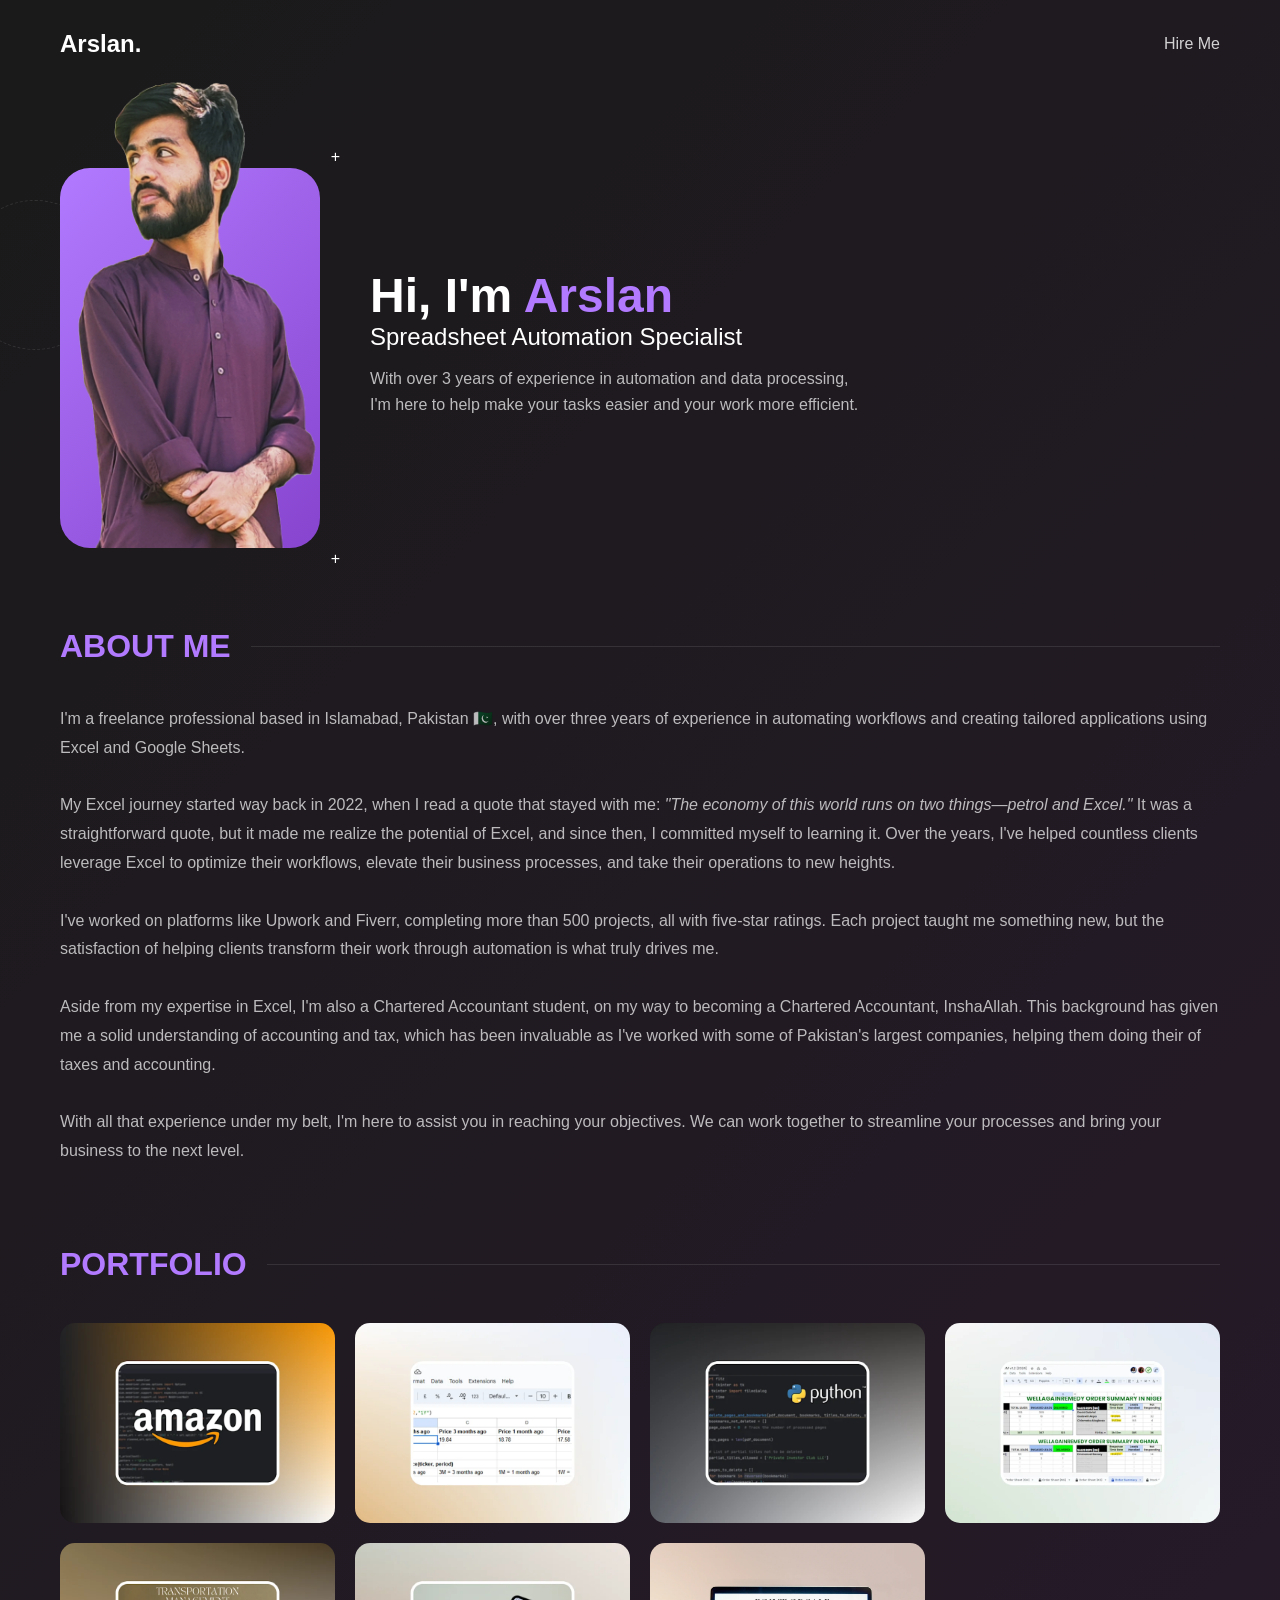
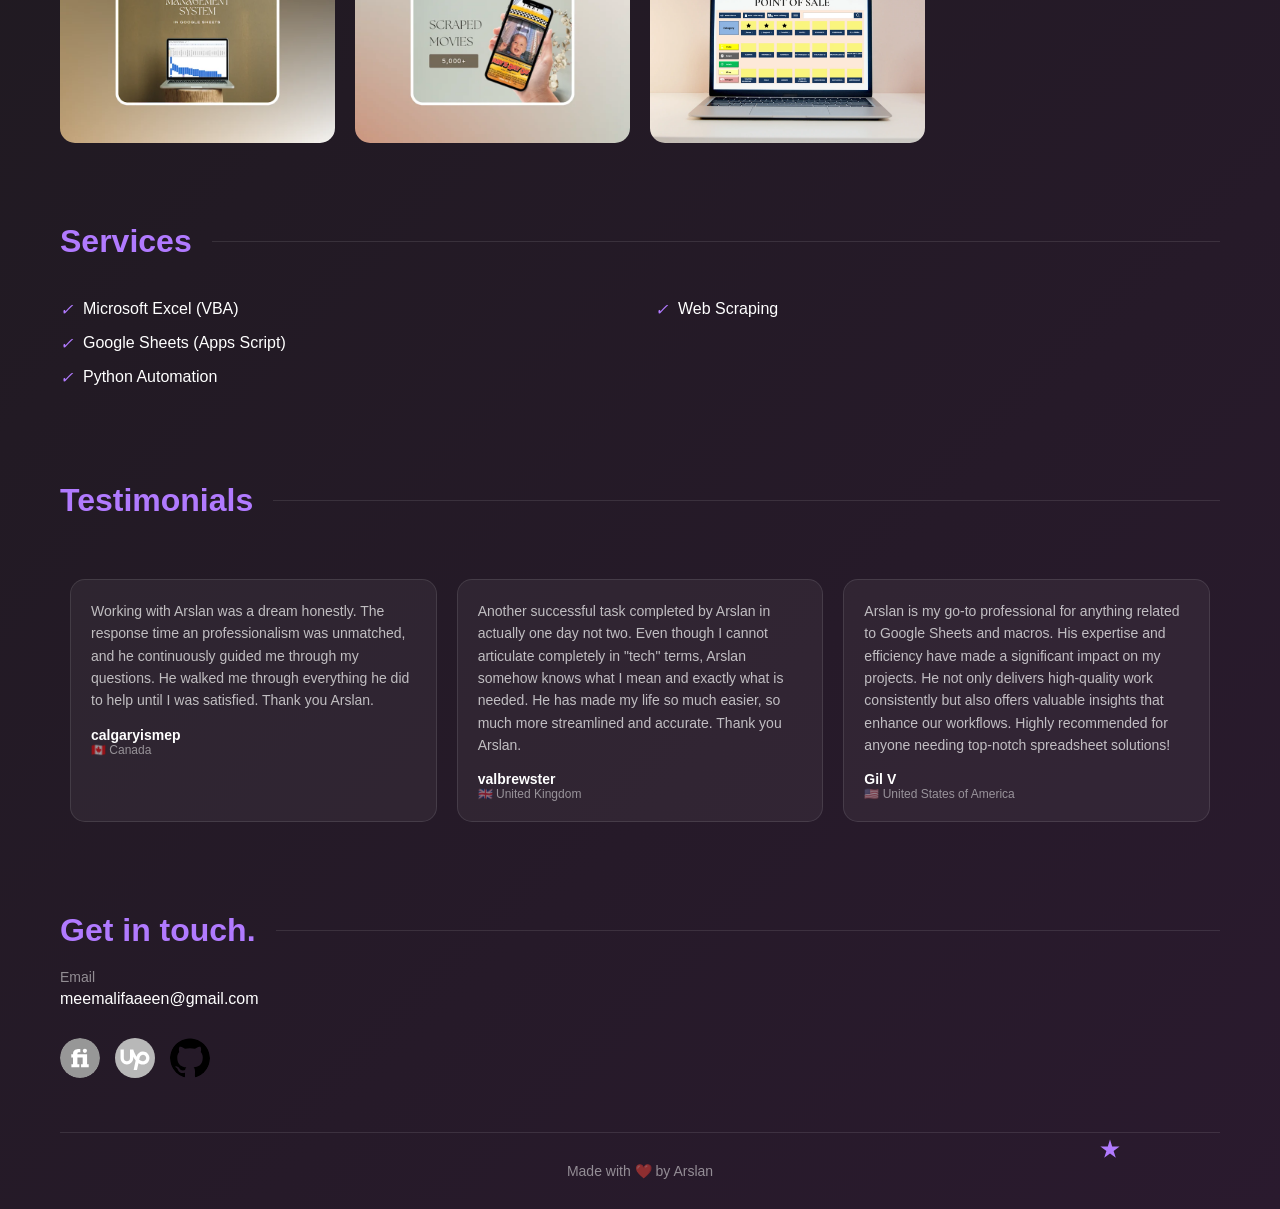
==== index.html @ 0cc7390c "added more portfolio items. fixed x axis over flow problem" ====
<!DOCTYPE html>
<html lang="en">
<head>
    <meta charset="UTF-8">
    <meta name="viewport" content="width=device-width, initial-scale=1.0">
    <link rel="stylesheet" type="text/css" href="styles.css">
    <title>Arslan.</title>
</head>
<body>
    <div class="container">
        <nav>
            <div class="logo">Arslan.</div>
            <div class="nav-links">
                <a href="mailto:meemalifaaeen@gmail.com" onclick="window.open(this.href, '_blank'); return false;">Hire Me</a>

            </div>
        </nav>

        <div class="dots-decoration dots-1"></div>
        <div class="star-decoration star-1"></div>
        <div class="star-decoration star-2"></div>

        <section id="home" class="hero fade-in">
        	<div class="hero-image">
                <img src="assets/arslan.png" alt="Arslan">
                <div class="decoration hero-decorator-1">+</div>
                <div class="decoration hero-decorator-2">+</div>
            </div>
        	<div class="hero-content">
                <h1>Hi, I'm <span>Arslan</span></h1>
                <h2>Spreadsheet Automation Specialist</h2>
                <p>With over 3 years of experience in automation and data processing, I'm here to help make your tasks easier and your work more efficient.</p>
            </div>
        </section>

        <section id="about" class="section fade-in">
            <h2 class="section-title">ABOUT ME</h2>
            <p class="about-text">
                I'm a freelance professional based in Islamabad, Pakistan 🇵🇰, with over three years of experience in automating workflows and creating tailored applications using Excel and Google Sheets.
                <br><br>
				My Excel journey started way back in 2022, when I read a quote that stayed with me: <i>"The economy of this world runs on two things—petrol and Excel."</i> It was a straightforward quote, but it made me realize the potential of Excel, and since then, I committed myself to learning it. Over the years, I've helped countless clients leverage Excel to optimize their workflows, elevate their business processes, and take their operations to new heights.
				<br><br>
				I've worked on platforms like Upwork and Fiverr, completing more than 500 projects, all with five-star ratings. Each project taught me something new, but the satisfaction of helping clients transform their work through automation is what truly drives me.
				<br><br>
				Aside from my expertise in Excel, I'm also a Chartered Accountant student, on my way to becoming a Chartered Accountant, InshaAllah. This background has given me a solid understanding of accounting and tax, which has been invaluable as I've worked with some of Pakistan's largest companies, helping them doing their of taxes and accounting.
				<br><br>
				With all that experience under my belt, I'm here to assist you in reaching your objectives. We can work together to streamline your processes and bring your business to the next level.
            </p>
        </section>

        <section id="portfolio" class="section fade-in">
            <h2 class="section-title">PORTFOLIO</h2>
            <div class="portfolio-grid">
                <!-- Portfolio items will be loaded dynamically -->
            </div>
        </section>

        <!-- Portfolio Popup -->
        <div class="portfolio-popup">
            <div class="popup-content">
                <button class="popup-close">&times;</button>
                <div class="popup-image">
                    <img src="" alt="Portfolio Project">
                </div>
                <div class="popup-details">
                    <h3></h3>
                    <div class="popup-meta">
                        <span class="popup-client"></span>
                        <span class="popup-year"></span>
                    </div>
                    <p class="popup-description"></p>
                    <div class="popup-technologies">
                        <!-- Technologies will be loaded dynamically -->
                    </div>
                </div>
            </div>
        </div>

        <section id="services" class="section fade-in">
            <h2 class="section-title">Services</h2>
            <div class="services-grid">
                <div class="services-column">
                    <div class="service-item">
                        <i>✓</i>
                        <span>Microsoft Excel (VBA)</span>
                    </div>
                    <div class="service-item">
                        <i>✓</i>
                        <span>Google Sheets (Apps Script)</span>
                    </div>
                    <div class="service-item">
                        <i>✓</i>
                        <span>Python Automation</span>
                    </div>
                </div>
                <div class="services-column">
                    <div class="service-item">
                        <i>✓</i>
                        <span>Web Scraping</span>
                    </div>
                </div>
            </div>
        </section>

        <section id="skills" class="section fade-in">
            <h2 class="section-title">Testimonials</h2>

            <div class="testimonials">
                <div class="testimonial">
                    <p class="testimonial-text">Working with Arslan was a dream honestly. The response time an professionalism was unmatched, and he continuously guided me through my questions. He walked me through everything he did to help until I was satisfied. Thank you Arslan.</p>
                    <div class="testimonial-author">
                        <div>
                            <div class="testimonial-name">calgaryismep</div>
                            <div class="testimonial-position">🇨🇦 Canada</div>
                        </div>
                    </div>
                </div>
                <div class="testimonial">
                    <p class="testimonial-text">Another successful task completed by Arslan in actually one day not two. Even though I cannot articulate completely in "tech" terms, Arslan somehow knows what I mean and exactly what is needed. He has made my life so much easier, so much more streamlined and accurate. Thank you Arslan.</p>
                    <div class="testimonial-author">
                        <div>
                            <div class="testimonial-name">valbrewster</div>
                            <div class="testimonial-position">🇬🇧 United Kingdom</div>
                        </div>
                    </div>
                </div>
                <div class="testimonial">
                    <p class="testimonial-text">Arslan is my go-to professional for anything related to Google Sheets and macros. His expertise and efficiency have made a significant impact on my projects. He not only delivers high-quality work consistently but also offers valuable insights that enhance our workflows. Highly recommended for anyone needing top-notch spreadsheet solutions!</p>
                    <div class="testimonial-author">
                        <div>
                            <div class="testimonial-name">Gil V</div>
                            <div class="testimonial-position">🇺🇸 United States of America</div>
                        </div>
                    </div>
                </div>
            </div>
        </section>

        <section id="contact" class="contact fade-in">
            <h2 class="section-title">Get in touch.</h2>
            <div class="contact-container">
                <div class="contact-left">
                    <div class="contact-form">
                       <div class="contact-info">
                        <div class="contact-info-title">Email</div>
	                        <div class="contact-info-content">meemalifaaeen@gmail.com</div>
	                    </div>
	                    <div class="social-icons">
	                        <a href="https://www.fiverr.com/meemalifaaeen" class="social-icon" target="_blank">
	                        	<img src="assets/fiverr.svg">
	                        </a>
	                        <a href="https://www.upwork.com/freelancers/~016cbc4535ac1533ef" class="social-icon" target="_blank">
	                        	<img src="assets/upwork.svg">
	                        </a>
	                        <a href="https://github.com/alifaaeen" class="social-icon" target="_blank">
	                        	<img src="assets/github.svg">
	                        </a>
	                    </div>
                    </div>
                </div>
            </div>
        </section>

        <footer>
            <p>Made with ❤️ by Arslan</p>
        </footer>
    </div>

    <script>
        // Load portfolio data
        async function loadPortfolioData() {
            try {
                console.log('Fetching portfolio data...');
                const response = await fetch('portfolio-data.json');
                console.log('Response status:', response.status);
                
                if (!response.ok) {
                    throw new Error(`HTTP error! Status: ${response.status}`);
                }
                
                const data = await response.json();
                console.log('Portfolio data loaded:', data);
                
                // The data is an array, not an object with a portfolio property
                return data;
            } catch (error) {
                console.error('Error loading portfolio data:', error);
                return [];
            }
        }

        // Create portfolio item HTML
        function createPortfolioItem(item) {
            return `
                <div class="portfolio-item" data-id="${item.id}">
                    <img src="${item.imageUrl}" alt="${item.altText}" onerror="this.src='assets/placeholder.jpg'">
                    <div class="portfolio-overlay">
                        <h3>${item.title}</h3>
                        <p>${item.shortDescription}</p>
                    </div>
                </div>
            `;
        }

        // Create technology tag HTML
        function createTechnologyTag(tech) {
            return `<span class="tech-tag">${tech}</span>`;
        }

        // Initialize portfolio
        async function initializePortfolio() {
            console.log('Initializing portfolio...');
            const portfolioGrid = document.querySelector('.portfolio-grid');
            
            if (!portfolioGrid) {
                console.error('Portfolio grid element not found!');
                return;
            }
            
            const portfolioData = await loadPortfolioData();
            console.log('Portfolio data for rendering:', portfolioData);
            
            if (!portfolioData || portfolioData.length === 0) {
                console.error('No portfolio data available!');
                portfolioGrid.innerHTML = '<p>No portfolio items available.</p>';
                return;
            }
            
            // Populate portfolio grid
            portfolioGrid.innerHTML = portfolioData.map(item => createPortfolioItem(item)).join('');
            console.log('Portfolio grid populated with', portfolioData.length, 'items');

            // Setup popup functionality
            const popup = document.querySelector('.portfolio-popup');
            const popupClose = document.querySelector('.popup-close');
            const popupImage = popup.querySelector('img');
            const popupTitle = popup.querySelector('h3');
            const popupClient = popup.querySelector('.popup-client');
            const popupYear = popup.querySelector('.popup-year');
            const popupDescription = popup.querySelector('.popup-description');
            const popupTechnologies = popup.querySelector('.popup-technologies');

            // Add click handlers to portfolio items
            document.querySelectorAll('.portfolio-item').forEach(item => {
                item.addEventListener('click', () => {
                    const projectId = parseInt(item.dataset.id);
                    console.log('Portfolio item clicked, ID:', projectId);
                    
                    const projectData = portfolioData.find(p => p.id === projectId);
                    console.log('Project data for popup:', projectData);
                    
                    if (!projectData) {
                        console.error('Project data not found for ID:', projectId);
                        return;
                    }
                    
                    popupImage.src = projectData.imageUrl;
                    popupImage.alt = projectData.altText;
                    popupTitle.textContent = projectData.title;
                    popupClient.textContent = projectData.client;
                    popupYear.textContent = projectData.year;
                    popupDescription.textContent = projectData.fullDescription;
                    popupTechnologies.innerHTML = projectData.technologies.map(tech => createTechnologyTag(tech)).join('');

                    popup.classList.add('active');
                    document.body.style.overflow = 'hidden';
                });
            });

            // Close popup handlers
            popupClose.addEventListener('click', () => {
                popup.classList.remove('active');
                document.body.style.overflow = '';
            });

            popup.addEventListener('click', (e) => {
                if (e.target === popup) {
                    popup.classList.remove('active');
                    document.body.style.overflow = '';
                }
            });

            // Close popup with Escape key
            document.addEventListener('keydown', (e) => {
                if (e.key === 'Escape' && popup.classList.contains('active')) {
                    popup.classList.remove('active');
                    document.body.style.overflow = '';
                }
            });
        }

        // Initialize when DOM is loaded
        document.addEventListener('DOMContentLoaded', initializePortfolio);
    </script>
</body>
</html>
---- styles.css ----
html {
    scroll-behavior: smooth;
}   

* {
    margin: 0;
    padding: 0;
    box-sizing: border-box;
    font-family: 'Inter', sans-serif;
}

body {
    background: linear-gradient(135deg, #1a1a1a 0%, #2a1a2e 100%);
    color: #fff;
    overflow-x: hidden;
    position: relative;
}

.container {
    max-width: 1200px;
    margin: 0 auto;
    padding: 0 20px;
    position: relative;
}

/* Navigation */
nav {
    display: flex;
    justify-content: space-between;
    align-items: center;
    padding: 30px 0;
    position: relative;
}

.logo {
    font-weight: 700;
    font-size: 24px;
    color: #fff;
}

.nav-links {
    display: flex;
    gap: 40px;
}

.nav-links a {
    color: #fff;
    text-decoration: none;
    font-size: 16px;
    opacity: 0.8;
    transition: opacity 0.3s ease;
}

.nav-links a:hover {
    opacity: 1;
}

/* Hero Section */
.hero {
    padding: 80px 0;
    display: flex;
    align-items: center;
    position: relative;
}

.hero-content {
    width: 50%;
}

.hero h1 {
    font-size: 48px;
}

.hero h1 span {
    color: #b17aff;
}

.hero h2 {
    margin-bottom: 15px;
    font-weight: normal;
}

.hero p {
    color: rgba(255, 255, 255, 0.7);
    line-height: 1.6;
    margin-bottom: 30px;
    max-width: 500px;
}

.hero-content {
    margin-left: 50px;
}

.hero-buttons {
    display: flex;
    gap: 20px;
}

.btn {
    padding: 10px 25px;
    border-radius: 30px;
    font-weight: 500;
    text-decoration: none;
    transition: all 0.3s ease;
    cursor: pointer;
    display: inline-block;
}

.btn-primary {
    background: linear-gradient(90deg, #8744ce 0%, #a94fff 100%);
    color: white;
    border: none;
}

.btn-secondary {
    background: transparent;
    color: white;
    border: 1px solid rgba(255, 255, 255, 0.3);
}

.hero-image {
    width: 260px;
    height: 380px;
    border-radius: 30px;
    position: relative;
    background: linear-gradient(135deg, #b17aff 0%, #8744ce 100%);
    display: flex;
    justify-content: center;
    align-items: flex-end;
    overflow: visible; /* allow the image to overflow */
    z-index: 1;
}

.hero-image img {
    position: absolute;
    bottom: 0;
    width: 100%;
    display: block;
    z-index: 2;
}


.decoration {
    position: absolute;
    pointer-events: none;
}

.decoration-star {
    width: 20px;
    height: 20px;
    background: #b17aff;
    clip-path: polygon(50% 0%, 61% 35%, 98% 35%, 68% 57%, 79% 91%, 50% 70%, 21% 91%, 32% 57%, 2% 35%, 39% 35%);
}

.hero-decorator-1 {
    position: absolute;
    top: -20px;
    right: -20px;
}

.hero-decorator-2 {
    position: absolute;
    bottom: -20px;
    right: -20px;
}

.circle-decorator {
    width: 150px;
    height: 150px;
    border: 1px dashed rgba(255, 255, 255, 0.2);
    border-radius: 50%;
    position: absolute;
}

/* Portfolio Section */
.section-title {
    font-size: 32px;
    color: #b17aff;
    margin-bottom: 40px;
    display: flex;
    align-items: center;
}

.section-title::after {
    content: "";
    flex-grow: 1;
    height: 1px;
    background-color: rgba(255, 255, 255, 0.1);
    margin-left: 20px;
}

.portfolio-nav {
    display: flex;
    gap: 10px;
    margin-left: 20px;
}

.portfolio-nav-item {
    width: 30px;
    height: 6px;
    background-color: rgba(255, 255, 255, 0.1);
    border-radius: 3px;
    cursor: pointer;
}

.portfolio-nav-item.active {
    background-color: #b17aff;
}

.section {
    margin-bottom: 80px;
}

.portfolio-grid {
    display: grid;
    grid-template-columns: repeat(4, 1fr);
    gap: 20px;
    margin: 0;
    width: 100%;
    padding-left: 0;
}

.portfolio-item {
    border-radius: 15px;
    overflow: hidden;
    height: 200px;
    position: relative;
    cursor: pointer;
    transition: transform 0.3s ease;
    background: linear-gradient(135deg, #1a1a1a 0%, #2a1a2e 100%);
}

.portfolio-item:hover {
    transform: translateY(-5px);
}

.portfolio-item img {
    width: 100%;
    height: 100%;
    object-fit: cover;
    transition: opacity 0.3s ease;
}

.portfolio-overlay {
    position: absolute;
    top: 0;
    left: 0;
    width: 100%;
    height: 100%;
    background: linear-gradient(to bottom, rgba(26, 26, 26, 0.8), rgba(42, 26, 46, 0.9));
    display: flex;
    flex-direction: column;
    justify-content: center;
    align-items: center;
    padding: 20px;
    opacity: 0;
    transition: opacity 0.3s ease;
}

.portfolio-item:hover .portfolio-overlay {
    opacity: 1;
}

.portfolio-item:hover img {
    opacity: 0.7;
}

.portfolio-overlay h3 {
    color: #b17aff;
    font-size: 20px;
    margin-bottom: 10px;
    text-align: center;
}

.portfolio-overlay p {
    color: rgba(255, 255, 255, 0.8);
    font-size: 14px;
    text-align: center;
    line-height: 1.4;
}

/* Portfolio Popup */
.portfolio-popup {
    position: fixed;
    top: 0;
    left: 0;
    width: 100%;
    height: 100%;
    background: rgba(0, 0, 0, 0.9);
    display: none;
    justify-content: center;
    align-items: center;
    z-index: 1000;
    opacity: 0;
    transition: opacity 0.3s ease;
}

.portfolio-popup.active {
    display: flex;
    opacity: 1;
}

.popup-content {
    background: linear-gradient(135deg, #1a1a1a 0%, #2a1a2e 100%);
    border-radius: 20px;
    padding: 30px;
    max-width: 800px;
    width: 90%;
    position: relative;
    transform: translateY(20px);
    transition: transform 0.3s ease;
}

.portfolio-popup.active .popup-content {
    transform: translateY(0);
}

.popup-close {
    position: absolute;
    top: 20px;
    right: 20px;
    background: none;
    border: none;
    color: #fff;
    font-size: 30px;
    cursor: pointer;
    width: 40px;
    height: 40px;
    display: flex;
    align-items: center;
    justify-content: center;
    border-radius: 50%;
    transition: background-color 0.3s ease;
}

.popup-close:hover {
    background-color: rgba(255, 255, 255, 0.1);
}

.popup-image {
    width: 100%;
    height: 400px;
    border-radius: 10px;
    overflow: hidden;
    margin-bottom: 20px;
}

.popup-image img {
    width: 100%;
    height: 100%;
    object-fit: cover;
}

.popup-details h3 {
    color: #b17aff;
    font-size: 24px;
    margin-bottom: 15px;
}

.popup-meta {
    display: flex;
    gap: 20px;
    margin-bottom: 15px;
    color: rgba(255, 255, 255, 0.6);
    font-size: 14px;
}

.popup-client::before {
    content: "Client: ";
    color: #b17aff;
}

.popup-year::before {
    content: "Year: ";
    color: #b17aff;
}

.popup-description {
    color: rgba(255, 255, 255, 0.8);
    line-height: 1.6;
    font-size: 16px;
    margin-bottom: 20px;
}

.popup-technologies {
    display: flex;
    flex-wrap: wrap;
    gap: 10px;
    margin-top: 20px;
}

.tech-tag {
    background: rgba(177, 122, 255, 0.1);
    color: #b17aff;
    padding: 5px 12px;
    border-radius: 15px;
    font-size: 14px;
    border: 1px solid rgba(177, 122, 255, 0.2);
}

/* About Section */
.about-text {
    color: rgba(255, 255, 255, 0.7);
    line-height: 1.8;
    margin-bottom: 30px;
}

/* Services Section */
.services-grid {
    display: grid;
    grid-template-columns: repeat(2, 1fr);
    gap: 30px;
}

.service-item {
    margin-bottom: 15px;
    display: flex;
    align-items: center;
}

.service-item i {
    color: #b17aff;
    margin-right: 10px;
}

/* Skills Section */
.skills-grid {
    display: flex;
    justify-content: space-between;
    margin-bottom: 50px;
}

.skill-item {
    text-align: center;
    position: relative;
    width: 140px;
}

.skill-circle {
    width: 120px;
    height: 120px;
    border-radius: 50%;
    border: 8px solid rgba(255, 255, 255, 0.1);
    margin: 0 auto 20px;
    position: relative;
    display: flex;
    justify-content: center;
    align-items: center;
}

.skill-circle::before {
    content: "";
    position: absolute;
    top: -8px;
    left: -8px;
    width: calc(100% + 16px);
    height: calc(100% + 16px);
    border-radius: 50%;
    border: 8px solid transparent;
    border-top-color: #b17aff;
    transform: rotate(calc(3.6deg * var(--percent)));
}

.skill-percentage {
    font-size: 28px;
    font-weight: bold;
    color: white;
}

.skill-percentage sup {
    font-size: 14px;
}

.skill-name {
    font-size: 14px;
    color: rgba(255, 255, 255, 0.7);
}

/* Testimonials */
.testimonials {
    margin-top: 50px;
    position: relative;
    display: flex;
    justify-content: center;
}

.testimonial {
    background-color: rgba(255, 255, 255, 0.05);
    border: 1px solid rgba(255, 255, 255, 0.1);
    border-radius: 15px;
    padding: 20px;
    margin: 10px;
    width: 400px;
}

.testimonial-author {
    display: flex;
    align-items: center;
    margin-top: 15px;
}

.testimonial-author img {
    width: 40px;
    height: 40px;
    border-radius: 50%;
    margin-right: 10px;
}

.testimonial-text {
    color: rgba(255, 255, 255, 0.7);
    font-size: 14px;
    line-height: 1.6;
}

.testimonial-name {
    font-weight: 600;
    font-size: 14px;
}

.testimonial-position {
    font-size: 12px;
    color: rgba(255, 255, 255, 0.5);
}

/* Clients Section */
.clients-grid {
    display: flex;
    justify-content: space-between;
    align-items: center;
    margin-top: 40px;
}

.client-logo {
    opacity: 0.7;
    transition: opacity 0.3s ease;
    max-width: 100px;
    filter: grayscale(100%);
}

.client-logo:hover {
    opacity: 1;
    filter: grayscale(0);
}

/* Contact Section */
.contact {
    margin-top: 80px;
    margin-bottom: 50px;
}

.contact-container {
    display: flex;
    justify-content: space-between;
}

.contact-left {
    width: 60%;
}

.contact-right {
    width: 30%;
}

.contact h2 {
    font-size: 32px;
    margin-bottom: 20px;
}

.contact-info {
    margin-bottom: 15px;
}

.contact-info-title {
    font-size: 14px;
    color: rgba(255, 255, 255, 0.5);
    margin-bottom: 5px;
}

.contact-info-content {
    font-size: 16px;
}

.social-icons {
    display: flex;
    gap: 15px;
    margin-top: 30px;
}

.social-icon img {
    width: 40px;
    height: 40px;
    border-radius: 100%;    
    filter: grayscale(100%);
}

.social-icon img:hover {
    filter: grayscale(0%);
}

/* Footer */
footer {
    padding: 30px 0;
    text-align: center;
    color: rgba(255, 255, 255, 0.5);
    font-size: 14px;
    border-top: 1px solid rgba(255, 255, 255, 0.1);
}

/* Animation classes */
.fade-in {
    animation: fadeIn 1s ease forwards;
    opacity: 0;
}

@keyframes fadeIn {
    from {
        opacity: 0;
        transform: translateY(20px);
    }
    to {
        opacity: 1;
        transform: translateY(0);
    }
}

/* Decorative elements */
.dots-decoration {
    position: absolute;
    width: 150px;
    height: 150px;
    border-radius: 50%;
    border: 1px dashed rgba(255, 255, 255, 0.1);
    z-index: -1;
}

.dots-1 {
    top: 200px;
    left: -80px;
}

.dots-2 {
    bottom: 300px;
    right: -80px;
}

.dots-3 {
    bottom: 100px;
    left: 10%;
}

.star-decoration {
    position: absolute;
    width: 20px;
    height: 20px;
    background-color: #b17aff;
    clip-path: polygon(50% 0%, 61% 35%, 98% 35%, 68% 57%, 79% 91%, 50% 70%, 21% 91%, 32% 57%, 2% 35%, 39% 35%);
    z-index: -1;
}

.star-1 {
    bottom: 50px;
    right: 10%;
}

.star-2 {
    top: 500px;
    left: 5%;
}

/* Responsive Design */
@media (max-width: 1200px) {
    .portfolio-grid {
        grid-template-columns: repeat(3, 1fr);
        width: 100%;
        margin: 0;
        padding-left: 0;
    }

    .popup-content {
        max-width: 90%;
        margin: 20px;
    }
}

@media (max-width: 992px) {
    .portfolio-grid {
        grid-template-columns: repeat(2, 1fr);
        gap: 15px;
        width: 100%;
        margin: 0;
        padding-left: 0;
    }

    .portfolio-item {
        height: 180px;
    }

    .popup-image {
        height: 300px;
    }
}

@media (max-width: 768px) {
    .hero {
        flex-direction: column;
        text-align: center;
    }

    .hero-content {
        width: 100%;
        margin-left: 0;
        margin-top: 30px;
        text-align: center;
    }

    .hero p {
        max-width: 100% !important;
        width: 100% !important;
    }

    .testimonials {
        flex-direction: column;
    }

    .testimonial {
        width: 90%;
        margin: 10px auto 10px auto;
    }

    .portfolio-grid {
        grid-template-columns: repeat(2, 1fr);
        gap: 10px;
        width: 100%;
        margin: 0;
        padding-left: 0;
    }

    .portfolio-item {
        height: 160px;
    }

    .popup-content {
        padding: 20px;
    }

    .popup-image {
        height: 250px;
    }

    .popup-details h3 {
        font-size: 20px;
    }

    .popup-description {
        font-size: 14px;
    }

    .tech-tag {
        font-size: 12px;
        padding: 4px 10px;
    }
}

@media (max-width: 576px) {
    .portfolio-grid {
        grid-template-columns: 1fr;
        gap: 15px;
        width: 100%;
        margin: 0;
        padding-left: 0;
    }

    .portfolio-item {
        height: 200px;
    }

    .popup-content {
        padding: 15px;
    }

    .popup-image {
        height: 200px;
    }

    .popup-close {
        top: 10px;
        right: 10px;
        font-size: 24px;
    }

    .popup-meta {
        flex-direction: column;
        gap: 5px;
    }

    .popup-technologies {
        gap: 6px;
    }

    .tech-tag {
        font-size: 11px;
        padding: 3px 8px;
    }
}

/* For very small devices */
@media (max-width: 360px) {
    .portfolio-item {
        height: 180px;
    }

    .popup-image {
        height: 160px;
    }

    .popup-details h3 {
        font-size: 18px;
    }

    .popup-description {
        font-size: 13px;
        line-height: 1.4;
    }
}

/* For landscape orientation on mobile devices */
@media (max-height: 600px) and (orientation: landscape) {
    .popup-content {
        max-height: 90vh;
        overflow-y: auto;
    }

    .popup-image {
        height: 180px;
    }
}

/* High-resolution displays */
@media (-webkit-min-device-pixel-ratio: 2), (min-resolution: 192dpi) {
    .portfolio-item img {
        image-rendering: -webkit-optimize-contrast;
    }
}

.testimonial:hover {
    transform: scale(1.05);
    transition: transform 0.3s ease;
}
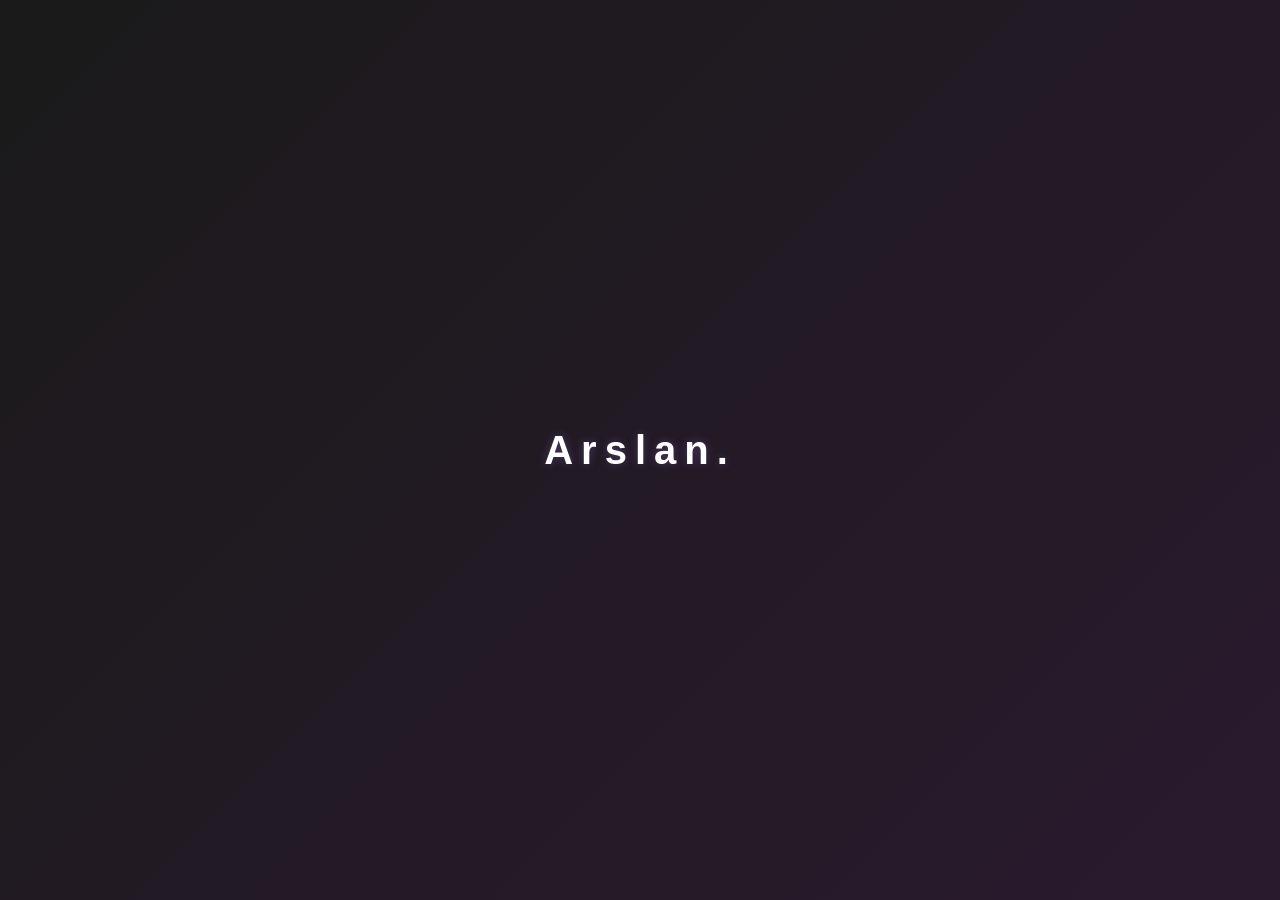
==== commit ec9f0f8e: "added loading screen with "Arslan" text" ====
--- a/index.html
+++ b/index.html
@@ -7,7 +7,15 @@
     <title>Arslan.</title>
 </head>
 <body>
-    <div class="container">
+    <!-- Loading Screen -->
+    <div class="loading-screen">
+        <div class="loading-content">
+            <div class="loading-text"></div>
+        </div>
+    </div>
+
+    <!-- Main Content (initially hidden) -->
+    <div class="container" style="display: none;">
         <nav>
             <div class="logo">Arslan.</div>
             <div class="nav-links">
@@ -167,6 +175,70 @@
     </div>
 
     <script>
+        // Loading Animation
+        function typeWriter(text, element, callback) {
+            let i = 0;
+            const speed = 150; // Typing speed in milliseconds
+            
+            function type() {
+                if (i < text.length) {
+                    element.innerHTML += text.charAt(i);
+                    i++;
+                    setTimeout(type, speed);
+                } else if (callback) {
+                    callback();
+                }
+            }
+            
+            type();
+        }
+
+        // Preload images
+        function preloadImages() {
+            const images = document.querySelectorAll('img');
+            const imagePromises = Array.from(images).map(img => {
+                return new Promise((resolve, reject) => {
+                    if (img.complete) {
+                        resolve();
+                    } else {
+                        img.onload = resolve;
+                        img.onerror = resolve; // Resolve even on error to not block loading
+                    }
+                });
+            });
+            return Promise.all(imagePromises);
+        }
+
+        // Initialize loading and content
+        async function initialize() {
+            const loadingScreen = document.querySelector('.loading-screen');
+            const loadingText = document.querySelector('.loading-text');
+            const container = document.querySelector('.container');
+
+            // Start typing animation
+            typeWriter('Arslan.', loadingText, async () => {
+                // Wait for a moment after typing
+                await new Promise(resolve => setTimeout(resolve, 500));
+                
+                // Preload images while showing typing animation
+                await preloadImages();
+                
+                // Fade out loading screen
+                loadingScreen.style.opacity = '0';
+                
+                // Show main content
+                container.style.display = 'block';
+                container.style.opacity = '0';
+                
+                // Remove loading screen and fade in content
+                setTimeout(() => {
+                    loadingScreen.style.display = 'none';
+                    container.style.opacity = '1';
+                    initializePortfolio(); // Initialize portfolio after content is visible
+                }, 500);
+            });
+        }
+
         // Load portfolio data
         async function loadPortfolioData() {
             try {
@@ -289,8 +361,8 @@
             });
         }
 
-        // Initialize when DOM is loaded
-        document.addEventListener('DOMContentLoaded', initializePortfolio);
+        // Start the loading animation when the page loads
+        document.addEventListener('DOMContentLoaded', initialize);
     </script>
 </body>
 </html>
--- a/styles.css
+++ b/styles.css
@@ -21,6 +21,7 @@
     margin: 0 auto;
     padding: 0 20px;
     position: relative;
+    transition: opacity 0.5s ease-in;
 }
 
 /* Navigation */
@@ -759,6 +760,23 @@
         font-size: 12px;
         padding: 4px 10px;
     }
+
+    .loading-text {
+        font-size: 1.8rem;
+        letter-spacing: 0.15em;
+    }
+
+    .loading-text {
+        font-size: 1.8rem;
+        letter-spacing: 0.15em;
+    }
+}
+
+@media (max-width: 480px) {
+    .loading-text {
+        font-size: 1.2rem;
+        letter-spacing: 0.1em;
+    }
 }
 
 @media (max-width: 576px) {
@@ -845,4 +863,33 @@
 .testimonial:hover {
     transform: scale(1.05);
     transition: transform 0.3s ease;
+}
+
+/* Loading Screen */
+.loading-screen {
+    position: fixed;
+    top: 0;
+    left: 0;
+    width: 100%;
+    height: 100%;
+    background: linear-gradient(135deg, #1a1a1a 0%, #2a1a2e 100%);
+    display: flex;
+    justify-content: center;
+    align-items: center;
+    z-index: 9999;
+    transition: opacity 0.5s ease-out;
+}
+
+.loading-content {
+    display: flex;
+    flex-direction: column;
+    align-items: center;
+}
+
+.loading-text {
+    color: #fff;
+    font-size: 2.5rem;
+    font-weight: bold;
+    letter-spacing: 0.2em;
+    text-shadow: 0 0 10px rgba(177, 122, 255, 0.3);
 }
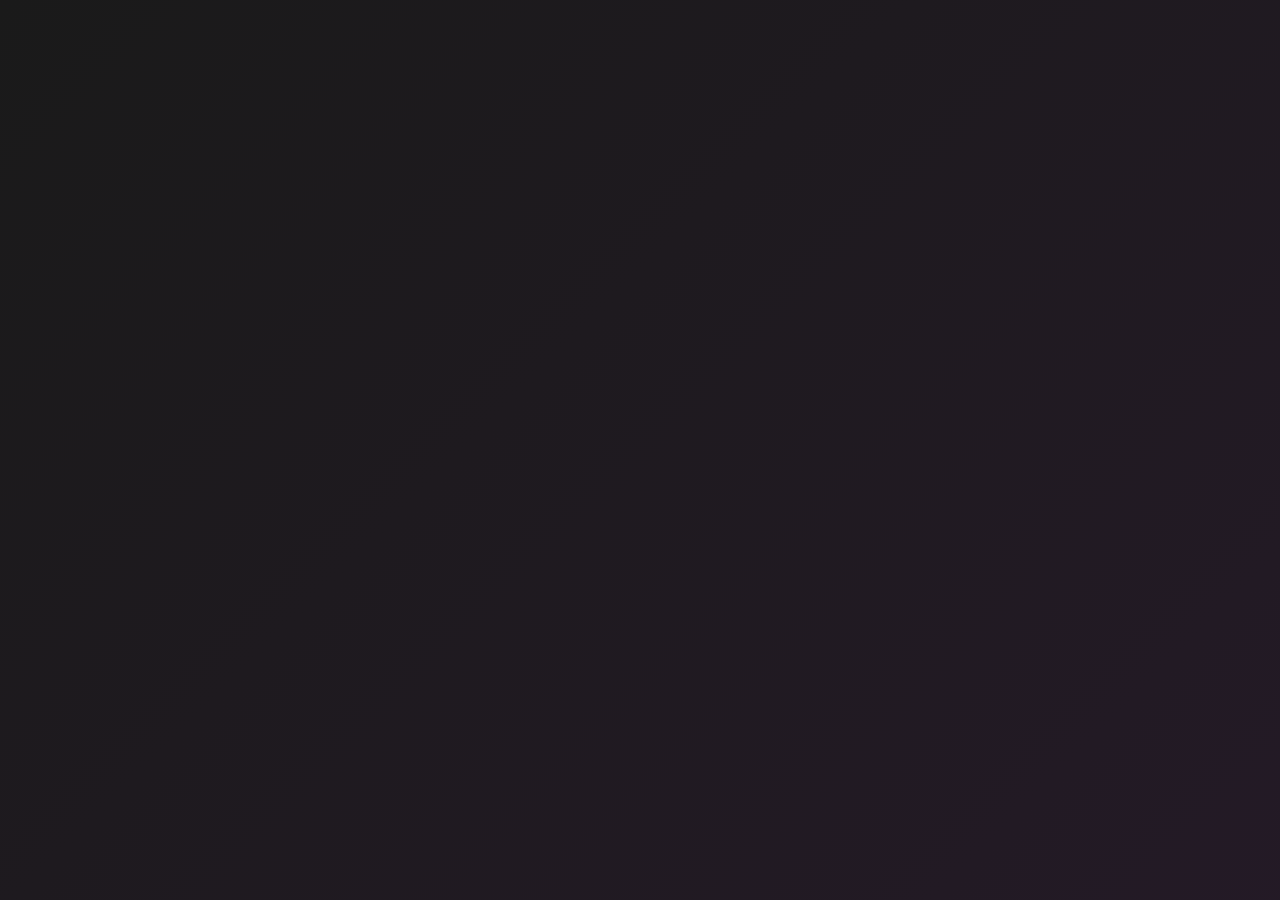
==== commit 95526070: "seo : meta data ( twitter card and open graph), sitemap and robots.txt created" ====
--- a/index.html
+++ b/index.html
@@ -3,14 +3,30 @@
 <head>
     <meta charset="UTF-8">
     <meta name="viewport" content="width=device-width, initial-scale=1.0">
-    <link rel="stylesheet" type="text/css" href="styles.css">
+    <link rel="canonical" href="https://alifaaeen.github.io/" />
+    
+    <!-- Open Graph / Facebook -->
+    <meta property="og:type" content="website">
+    <meta property="og:url" content="https://alifaaeen.github.io/">
+    <meta property="og:title" content="Arslan - Spreadsheet Automation Specialist">
+    <meta property="og:description" content="With over 3 years of experience in automation and data processing, I'm here to help make your tasks easier and your work more efficient.">
+    <meta property="og:image" content="https://alifaaeen.github.io/assets/opengraph.jpeg">
+    
+    <!-- Twitter -->
+    <meta property="twitter:card" content="summary_large_image">
+    <meta property="twitter:url" content="https://alifaaeen.github.io/">
+    <meta property="twitter:title" content="Arslan - Spreadsheet Automation Specialist">
+    <meta property="twitter:description" content="With over 3 years of experience in automation and data processing, I'm here to help make your tasks easier and your work more efficient.">
+    <meta property="twitter:image" content="https://alifaaeen.github.io/assets/opengraph.jpeg">
+    
+    <link rel="stylesheet" type="text/css" href="/styles.css?v=1.0">
     <title>Arslan.</title>
 </head>
 <body>
     <!-- Loading Screen -->
     <div class="loading-screen">
         <div class="loading-content">
-            <div class="loading-text"></div>
+            <div class="loading-text" id="loadingText" style="color: #fff; font-size: 2.5rem; font-weight: bold; letter-spacing: 0.2em; text-shadow: 0 0 10px rgba(177, 122, 255, 0.3);"></div>
         </div>
     </div>
 
@@ -68,10 +84,10 @@
             <div class="popup-content">
                 <button class="popup-close">&times;</button>
                 <div class="popup-image">
-                    <img src="" alt="Portfolio Project">
+                    <img src="assets/placeholder.jpg" alt="Portfolio Project">
                 </div>
                 <div class="popup-details">
-                    <h3></h3>
+                    <h3>Project Title</h3>
                     <div class="popup-meta">
                         <span class="popup-client"></span>
                         <span class="popup-year"></span>
@@ -155,13 +171,13 @@
 	                    </div>
 	                    <div class="social-icons">
 	                        <a href="https://www.fiverr.com/meemalifaaeen" class="social-icon" target="_blank">
-	                        	<img src="assets/fiverr.svg">
+	                        	<img src="assets/fiverr.svg" alt="Fiverr Profile">
 	                        </a>
 	                        <a href="https://www.upwork.com/freelancers/~016cbc4535ac1533ef" class="social-icon" target="_blank">
-	                        	<img src="assets/upwork.svg">
+	                        	<img src="assets/upwork.svg" alt="Upwork Profile">
 	                        </a>
 	                        <a href="https://github.com/alifaaeen" class="social-icon" target="_blank">
-	                        	<img src="assets/github.svg">
+	                        	<img src="assets/github.svg" alt="GitHub Profile">
 	                        </a>
 	                    </div>
                     </div>
@@ -175,14 +191,32 @@
     </div>
 
     <script>
+        // Debug CSS loading
+        window.addEventListener('load', function() {
+            const styles = window.getComputedStyle(document.querySelector('.loading-text'));
+            console.log('Loading text styles:', {
+                color: styles.color,
+                fontSize: styles.fontSize,
+                fontWeight: styles.fontWeight,
+                letterSpacing: styles.letterSpacing,
+                textShadow: styles.textShadow
+            });
+        });
+
         // Loading Animation
         function typeWriter(text, element, callback) {
+            if (!element) {
+                console.error('Loading text element not found');
+                if (callback) callback();
+                return;
+            }
+
             let i = 0;
             const speed = 150; // Typing speed in milliseconds
             
             function type() {
                 if (i < text.length) {
-                    element.innerHTML += text.charAt(i);
+                    element.textContent += text.charAt(i);
                     i++;
                     setTimeout(type, speed);
                 } else if (callback) {
@@ -211,32 +245,48 @@
 
         // Initialize loading and content
         async function initialize() {
-            const loadingScreen = document.querySelector('.loading-screen');
-            const loadingText = document.querySelector('.loading-text');
-            const container = document.querySelector('.container');
-
-            // Start typing animation
-            typeWriter('Arslan.', loadingText, async () => {
-                // Wait for a moment after typing
-                await new Promise(resolve => setTimeout(resolve, 500));
-                
-                // Preload images while showing typing animation
-                await preloadImages();
-                
-                // Fade out loading screen
-                loadingScreen.style.opacity = '0';
-                
-                // Show main content
-                container.style.display = 'block';
-                container.style.opacity = '0';
-                
-                // Remove loading screen and fade in content
-                setTimeout(() => {
-                    loadingScreen.style.display = 'none';
-                    container.style.opacity = '1';
-                    initializePortfolio(); // Initialize portfolio after content is visible
-                }, 500);
-            });
+            try {
+                const loadingScreen = document.querySelector('.loading-screen');
+                const loadingText = document.querySelector('#loadingText');
+                const container = document.querySelector('.container');
+
+                if (!loadingScreen || !loadingText || !container) {
+                    console.error('Required elements not found');
+                    return;
+                }
+
+                // Ensure loading screen is visible
+                loadingScreen.style.display = 'flex';
+                loadingScreen.style.opacity = '1';
+
+                // Start typing animation
+                typeWriter('Arslan.', loadingText, async () => {
+                    // Wait for a moment after typing
+                    await new Promise(resolve => setTimeout(resolve, 500));
+                    
+                    // Preload images while showing typing animation
+                    await preloadImages();
+                    
+                    // Fade out loading screen
+                    loadingScreen.style.opacity = '0';
+                    
+                    // Show main content
+                    container.style.display = 'block';
+                    container.style.opacity = '0';
+                    
+                    // Remove loading screen and fade in content
+                    setTimeout(() => {
+                        loadingScreen.style.display = 'none';
+                        container.style.opacity = '1';
+                        initializePortfolio(); // Initialize portfolio after content is visible
+                    }, 500);
+                });
+            } catch (error) {
+                console.error('Error in initialize:', error);
+                // Fallback: show content if loading fails
+                document.querySelector('.container').style.display = 'block';
+                document.querySelector('.loading-screen').style.display = 'none';
+            }
         }
 
         // Load portfolio data
@@ -312,6 +362,17 @@
             const popupDescription = popup.querySelector('.popup-description');
             const popupTechnologies = popup.querySelector('.popup-technologies');
 
+            // Reset popup to default state
+            function resetPopup() {
+                popupImage.src = 'assets/placeholder.jpg';
+                popupImage.alt = 'Portfolio Project';
+                popupTitle.textContent = 'Project Title';
+                popupClient.textContent = '';
+                popupYear.textContent = '';
+                popupDescription.textContent = '';
+                popupTechnologies.innerHTML = '';
+            }
+
             // Add click handlers to portfolio items
             document.querySelectorAll('.portfolio-item').forEach(item => {
                 item.addEventListener('click', () => {
@@ -326,13 +387,15 @@
                         return;
                     }
                     
-                    popupImage.src = projectData.imageUrl;
-                    popupImage.alt = projectData.altText;
-                    popupTitle.textContent = projectData.title;
-                    popupClient.textContent = projectData.client;
-                    popupYear.textContent = projectData.year;
-                    popupDescription.textContent = projectData.fullDescription;
-                    popupTechnologies.innerHTML = projectData.technologies.map(tech => createTechnologyTag(tech)).join('');
+                    // Update popup with project data
+                    popupImage.src = projectData.imageUrl || 'assets/placeholder.jpg';
+                    popupImage.alt = projectData.altText || 'Portfolio Project';
+                    popupTitle.textContent = projectData.title || 'Project Title';
+                    popupClient.textContent = projectData.client || '';
+                    popupYear.textContent = projectData.year || '';
+                    popupDescription.textContent = projectData.fullDescription || '';
+                    popupTechnologies.innerHTML = projectData.technologies ? 
+                        projectData.technologies.map(tech => createTechnologyTag(tech)).join('') : '';
 
                     popup.classList.add('active');
                     document.body.style.overflow = 'hidden';
@@ -343,12 +406,14 @@
             popupClose.addEventListener('click', () => {
                 popup.classList.remove('active');
                 document.body.style.overflow = '';
+                resetPopup();
             });
 
             popup.addEventListener('click', (e) => {
                 if (e.target === popup) {
                     popup.classList.remove('active');
                     document.body.style.overflow = '';
+                    resetPopup();
                 }
             });
 
@@ -357,12 +422,17 @@
                 if (e.key === 'Escape' && popup.classList.contains('active')) {
                     popup.classList.remove('active');
                     document.body.style.overflow = '';
+                    resetPopup();
                 }
             });
         }
 
         // Start the loading animation when the page loads
-        document.addEventListener('DOMContentLoaded', initialize);
+        if (document.readyState === 'loading') {
+            document.addEventListener('DOMContentLoaded', initialize);
+        } else {
+            initialize();
+        }
     </script>
 </body>
 </html>
--- a/styles.css
+++ b/styles.css
@@ -320,7 +320,7 @@
     position: absolute;
     top: 20px;
     right: 20px;
-    background: none;
+    background: #000;
     border: none;
     color: #fff;
     font-size: 30px;
@@ -335,7 +335,7 @@
 }
 
 .popup-close:hover {
-    background-color: rgba(255, 255, 255, 0.1);
+    background-color: #333;
 }
 
 .popup-image {
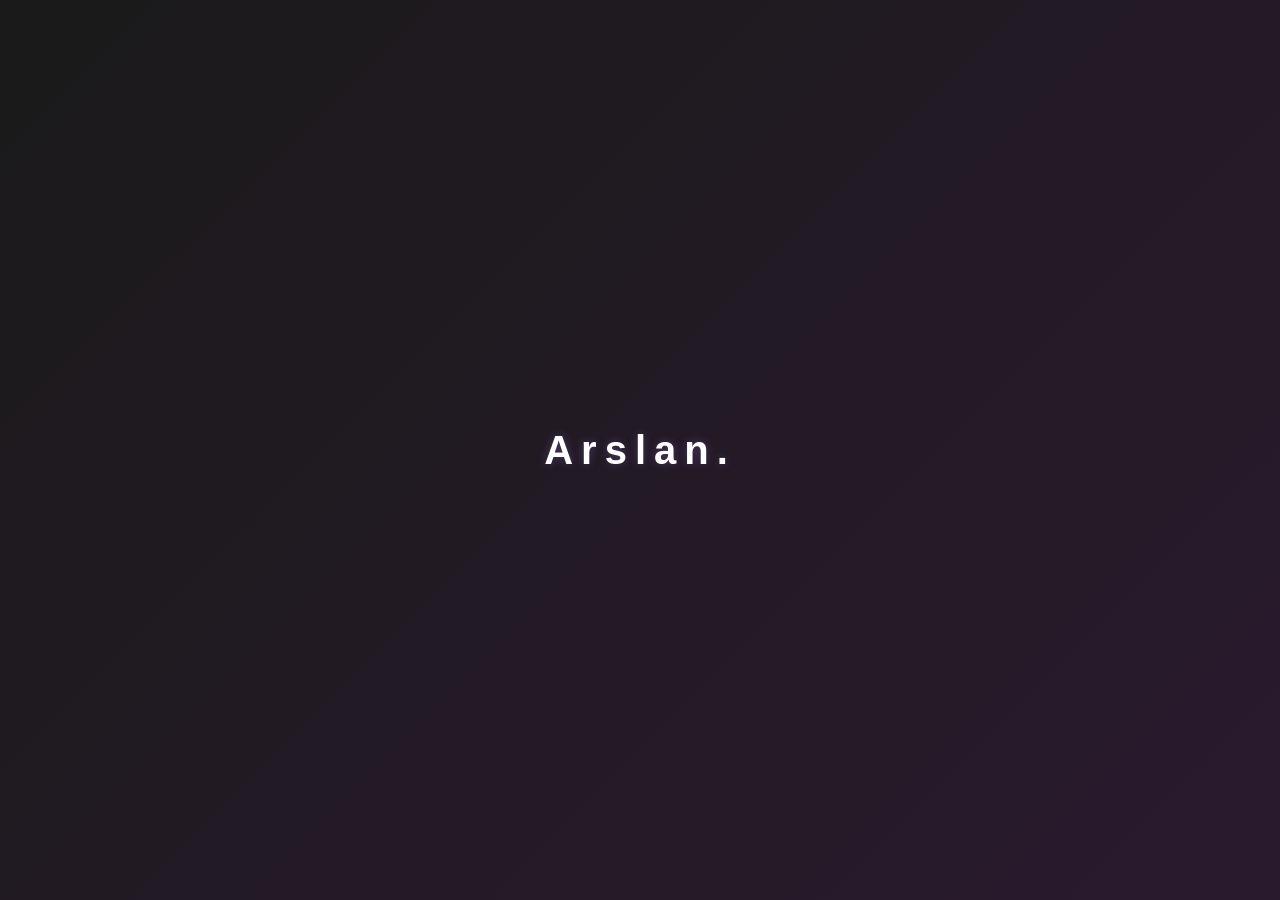
==== commit c45d3a1b: "opengraph image fixed" ====
--- a/index.html
+++ b/index.html
@@ -11,6 +11,12 @@
     <meta property="og:title" content="Arslan - Spreadsheet Automation Specialist">
     <meta property="og:description" content="With over 3 years of experience in automation and data processing, I'm here to help make your tasks easier and your work more efficient.">
     <meta property="og:image" content="https://alifaaeen.github.io/assets/opengraph.jpeg">
+    <meta property="og:image:width" content="1200">
+    <meta property="og:image:height" content="630">
+    <meta property="og:image:type" content="image/jpeg">
+    
+    <!-- WhatsApp specific meta tag -->
+    <meta property="og:site_name" content="Arslan Portfolio">
     
     <!-- Twitter -->
     <meta property="twitter:card" content="summary_large_image">
@@ -18,6 +24,9 @@
     <meta property="twitter:title" content="Arslan - Spreadsheet Automation Specialist">
     <meta property="twitter:description" content="With over 3 years of experience in automation and data processing, I'm here to help make your tasks easier and your work more efficient.">
     <meta property="twitter:image" content="https://alifaaeen.github.io/assets/opengraph.jpeg">
+    
+    <!-- Direct link to ensure image is accessible -->
+    <link rel="image_src" href="https://alifaaeen.github.io/assets/opengraph.jpeg">
     
     <link rel="stylesheet" type="text/css" href="/styles.css?v=1.0">
     <title>Arslan.</title>
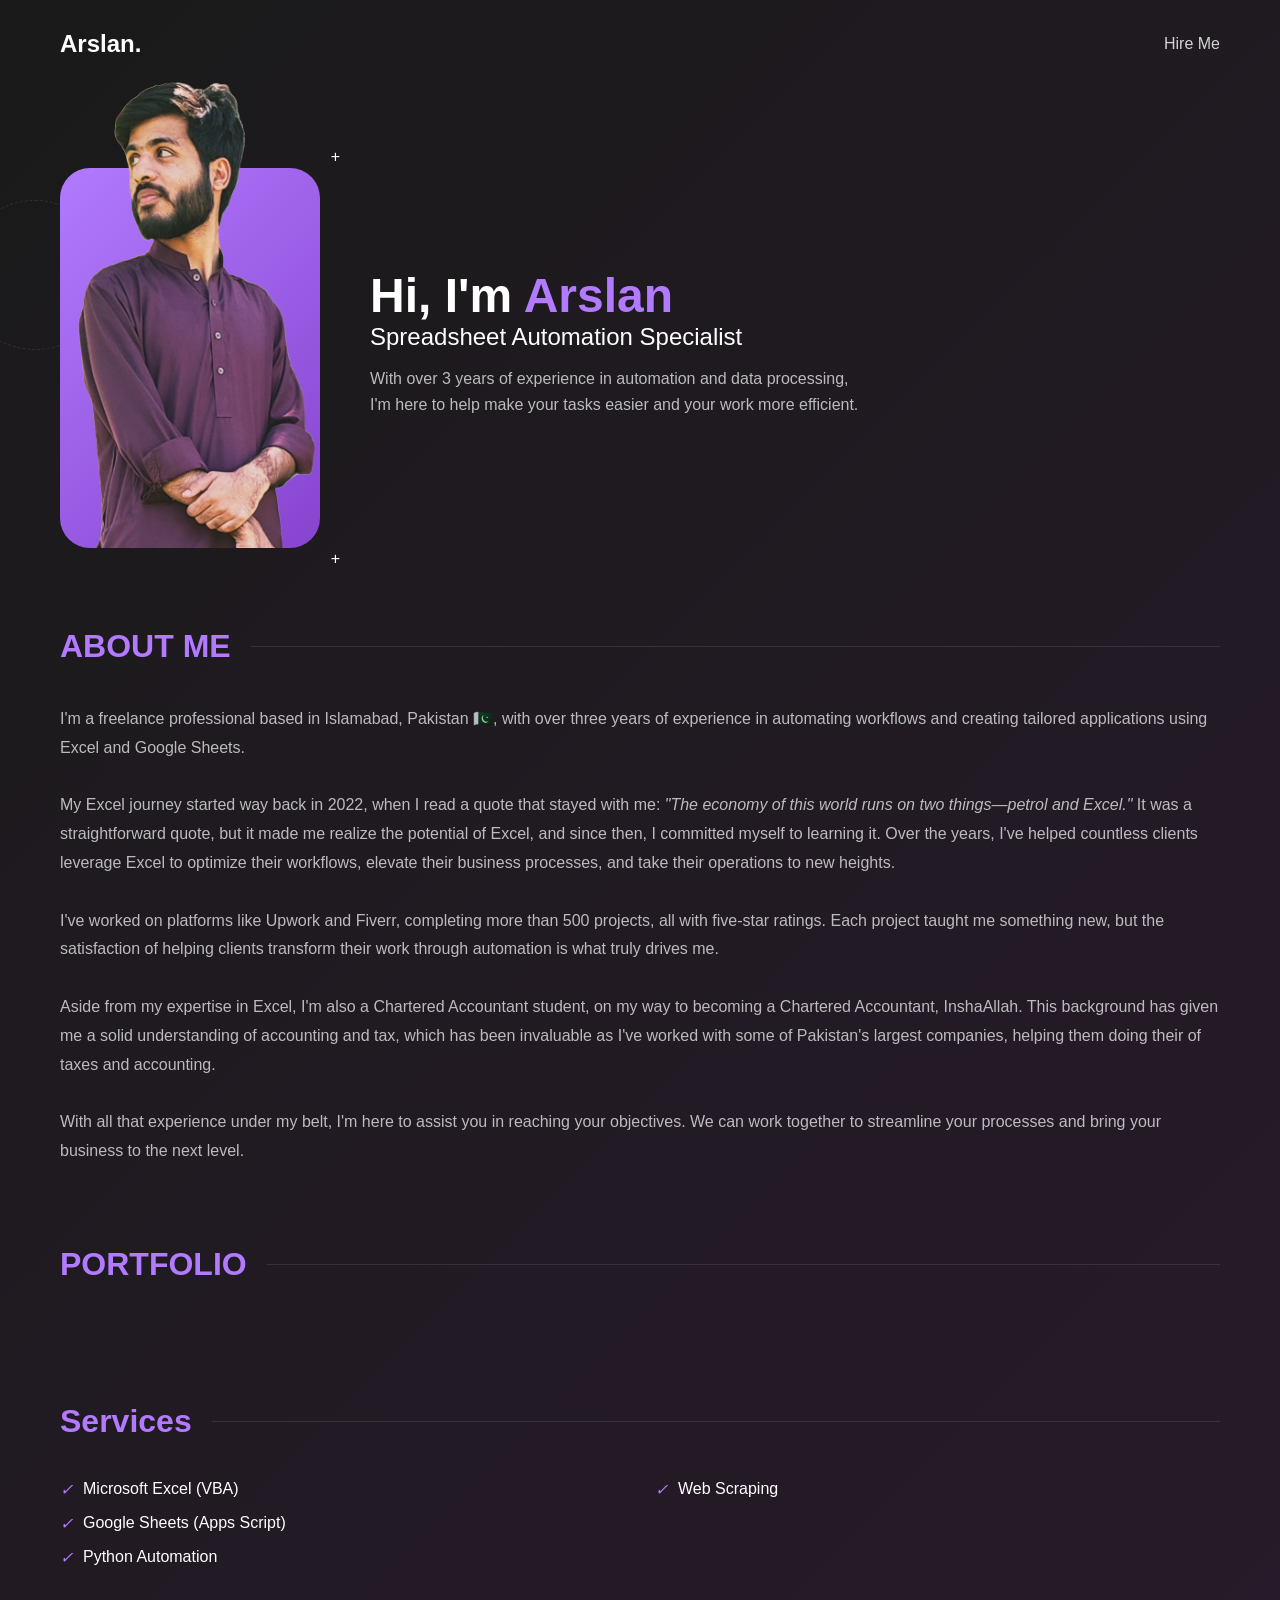
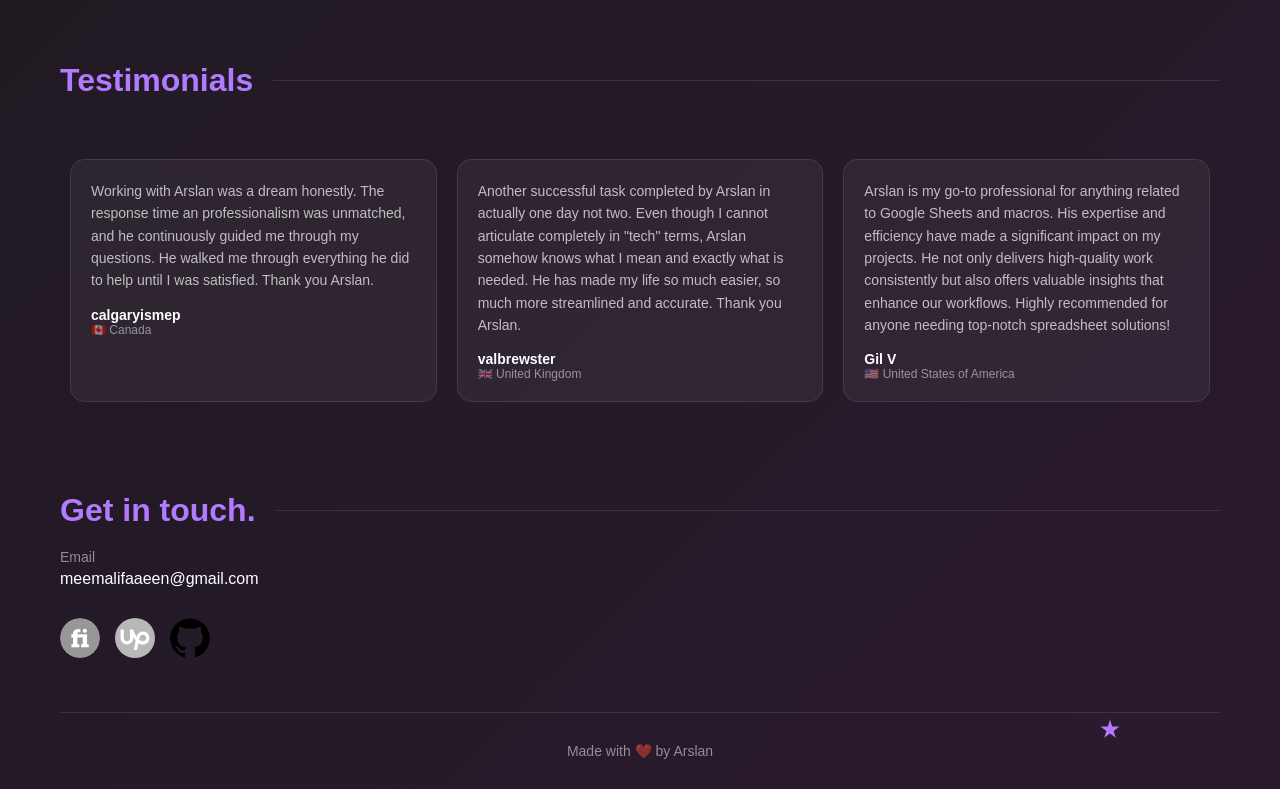
==== commit 21798dc1: "tset" ====
--- a/index.html
+++ b/index.html
@@ -443,5 +443,6 @@
             initialize();
         }
     </script>
+    <!-- test -->
 </body>
 </html>
